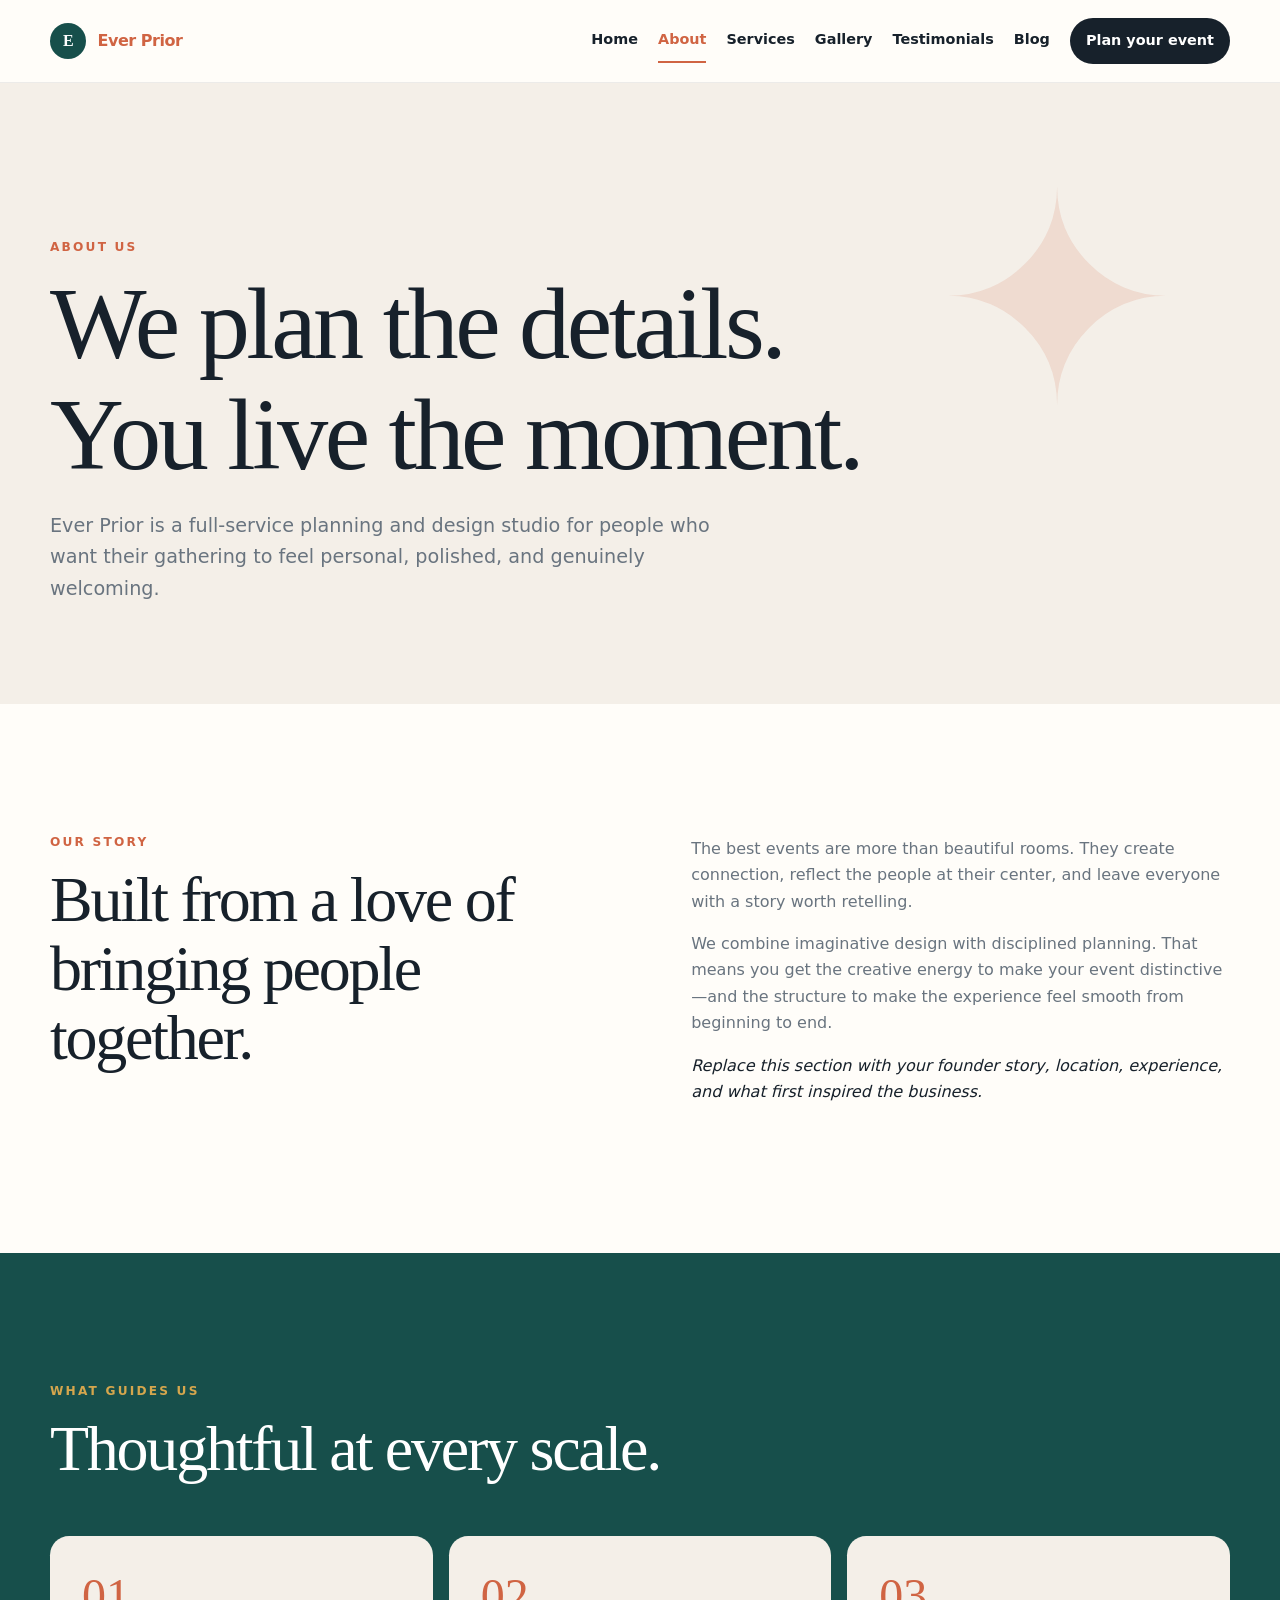
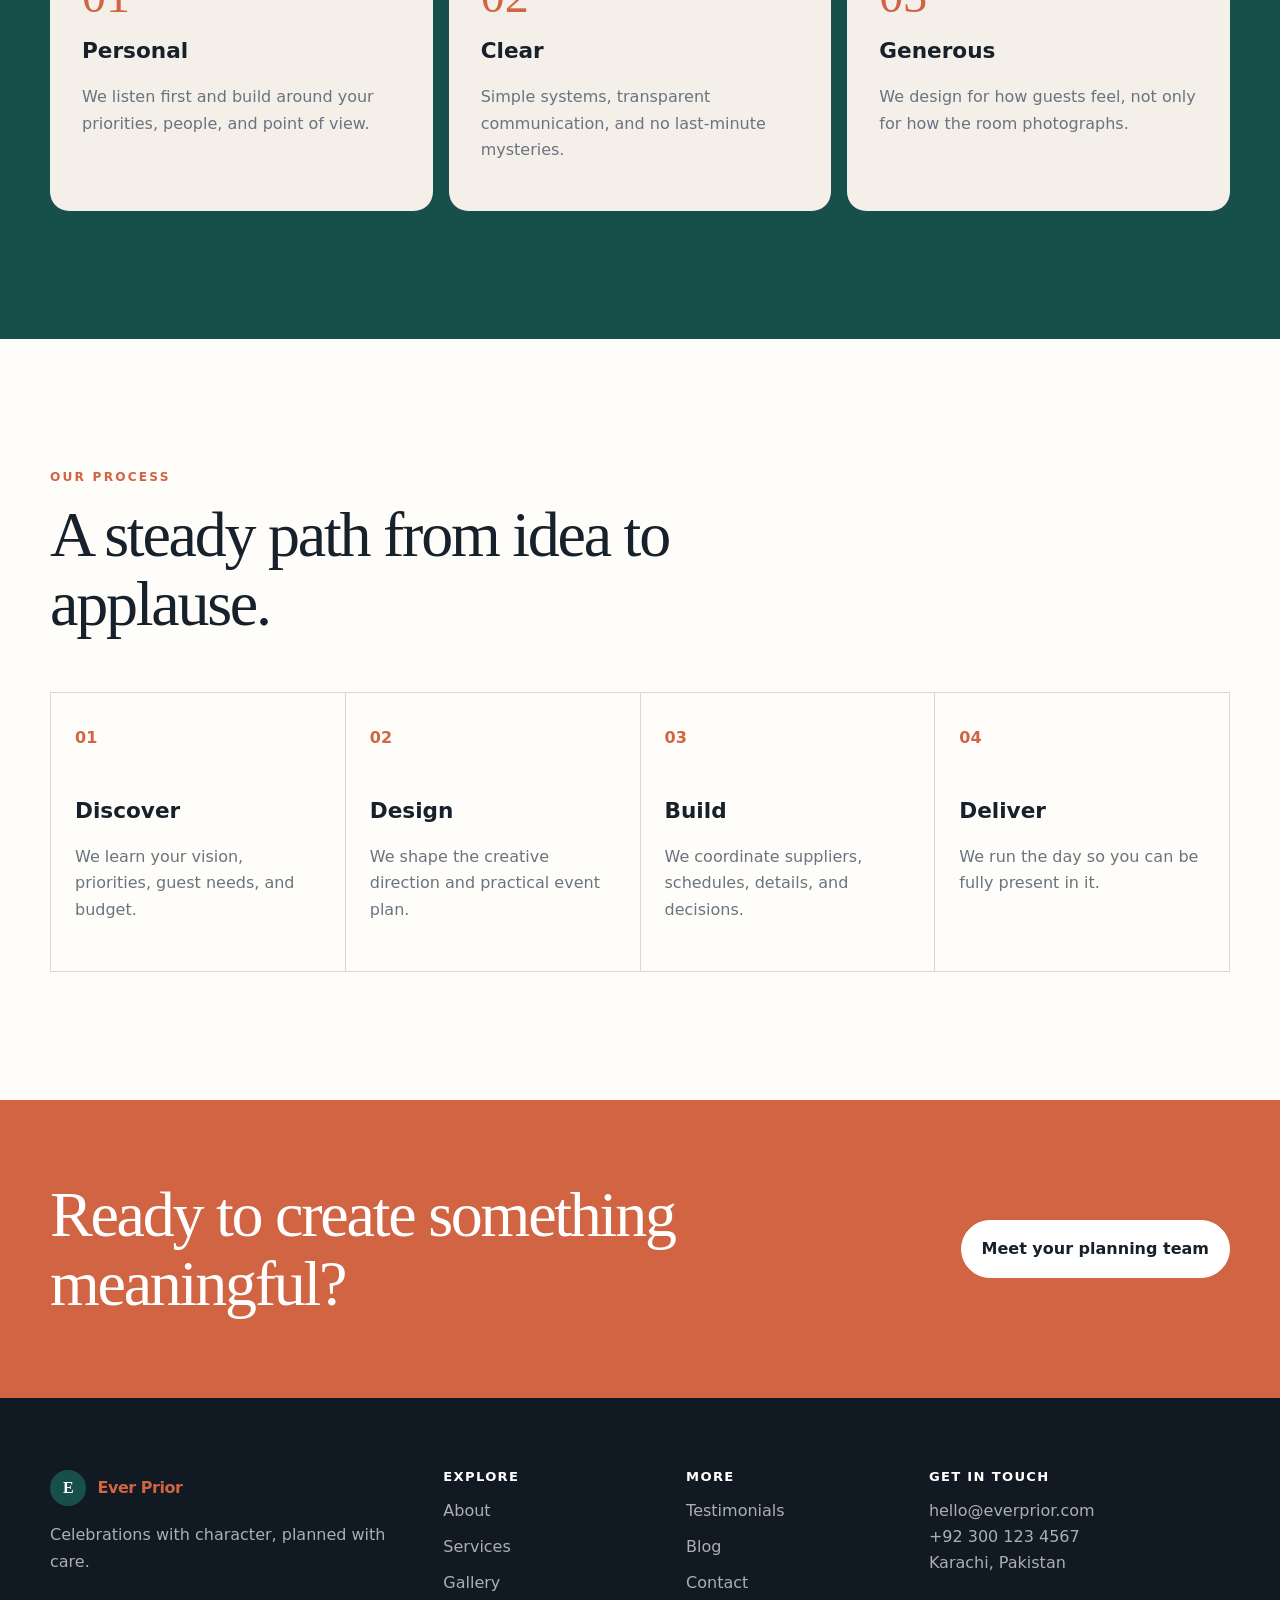
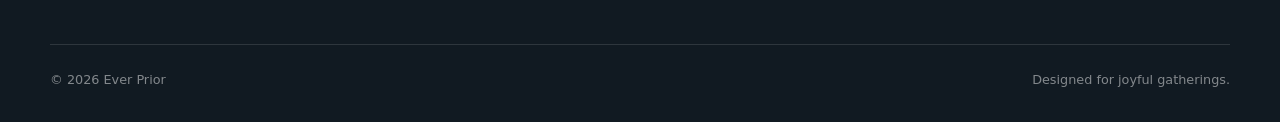
==== about.html @ d12a1356 "Launch Ever Prior event management website" ====
<!doctype html><html lang="en"><head><meta charset="utf-8"><meta name="viewport" content="width=device-width, initial-scale=1"><meta name="description" content="Meet Ever Prior and discover our thoughtful approach to event planning."><title>About Us — Ever Prior</title><link rel="stylesheet" href="assets/styles.css"><script defer src="assets/script.js"></script></head><body>
<a class="skip-link" href="#main">Skip to content</a><header class="site-header"><div class="container nav-wrap"><a class="brand" href="index.html"><span class="brand-mark">E</span><span>Ever <span>Prior</span></span></a><button class="nav-toggle" aria-label="Open menu" aria-expanded="false"></button><nav class="nav"><a href="index.html">Home</a><a aria-current="page" href="about.html">About</a><a href="services.html">Services</a><a href="gallery.html">Gallery</a><a href="testimonials.html">Testimonials</a><a href="blog.html">Blog</a><a class="nav-cta" href="contact.html">Plan your event</a></nav></div></header>
<main id="main"><section class="page-hero"><div class="container"><p class="eyebrow">About us</p><h1>We plan the details. You live the moment.</h1><p class="lead">Ever Prior is a full-service planning and design studio for people who want their gathering to feel personal, polished, and genuinely welcoming.</p></div></section>
<section class="section"><div class="container split"><div><p class="eyebrow">Our story</p><h2>Built from a love of bringing people together.</h2></div><div><p class="muted">The best events are more than beautiful rooms. They create connection, reflect the people at their center, and leave everyone with a story worth retelling.</p><p class="muted">We combine imaginative design with disciplined planning. That means you get the creative energy to make your event distinctive—and the structure to make the experience feel smooth from beginning to end.</p><p><em>Replace this section with your founder story, location, experience, and what first inspired the business.</em></p></div></div></section>
<section class="section" style="background:var(--teal);color:white"><div class="container"><div class="section-title"><p class="eyebrow" style="color:var(--gold)">What guides us</p><h2>Thoughtful at every scale.</h2></div><div class="values-grid"><article class="value-card" style="color:var(--ink)"><b>01</b><h3>Personal</h3><p class="muted">We listen first and build around your priorities, people, and point of view.</p></article><article class="value-card" style="color:var(--ink)"><b>02</b><h3>Clear</h3><p class="muted">Simple systems, transparent communication, and no last-minute mysteries.</p></article><article class="value-card" style="color:var(--ink)"><b>03</b><h3>Generous</h3><p class="muted">We design for how guests feel, not only for how the room photographs.</p></article></div></div></section>
<section class="section"><div class="container"><div class="section-title"><p class="eyebrow">Our process</p><h2>A steady path from idea to applause.</h2></div><div class="process"><div class="process-card"><h3>Discover</h3><p class="muted">We learn your vision, priorities, guest needs, and budget.</p></div><div class="process-card"><h3>Design</h3><p class="muted">We shape the creative direction and practical event plan.</p></div><div class="process-card"><h3>Build</h3><p class="muted">We coordinate suppliers, schedules, details, and decisions.</p></div><div class="process-card"><h3>Deliver</h3><p class="muted">We run the day so you can be fully present in it.</p></div></div></div></section>
<section class="cta"><div class="container cta-row"><h2>Ready to create something meaningful?</h2><a class="button light" href="contact.html">Meet your planning team</a></div></section></main>
<footer class="site-footer"><div class="container"><div class="footer-grid"><div><a class="brand" href="index.html"><span class="brand-mark">E</span><span>Ever <span>Prior</span></span></a><p>Celebrations with character, planned with care.</p></div><div><h3>Explore</h3><div class="footer-links"><a href="about.html">About</a><a href="services.html">Services</a><a href="gallery.html">Gallery</a></div></div><div><h3>More</h3><div class="footer-links"><a href="testimonials.html">Testimonials</a><a href="blog.html">Blog</a><a href="contact.html">Contact</a></div></div><div><h3>Get in touch</h3><p><a href="mailto:hello@everprior.com">hello@everprior.com</a><br>+92 300 123 4567<br>Karachi, Pakistan</p></div></div><div class="copyright"><span>© <span data-year></span> Ever Prior</span><span>Designed for joyful gatherings.</span></div></div></footer></body></html>
---- assets/styles.css ----
:root {
  --ink: #17212b;
  --muted: #69747f;
  --paper: #fffdf9;
  --surface: #f4efe8;
  --line: #ded7cd;
  --accent: #d06443;
  --accent-dark: #a8472e;
  --teal: #174f4b;
  --gold: #d5a64d;
  --white: #ffffff;
  --shadow: 0 22px 60px rgba(23, 33, 43, 0.12);
  --radius-lg: 2rem;
  --radius-md: 1.2rem;
  --max: 1180px;
}

* { box-sizing: border-box; }
html { scroll-behavior: smooth; }
body {
  margin: 0;
  color: var(--ink);
  background: var(--paper);
  font-family: Inter, ui-sans-serif, system-ui, -apple-system, BlinkMacSystemFont, "Segoe UI", sans-serif;
  line-height: 1.65;
}
body.menu-open { overflow: hidden; }
a { color: inherit; text-decoration: none; }
img { max-width: 100%; display: block; }
button, input, textarea, select { font: inherit; }
:focus-visible { outline: 3px solid var(--gold); outline-offset: 3px; }

.container { width: min(calc(100% - 2rem), var(--max)); margin-inline: auto; }
.eyebrow {
  margin: 0 0 .8rem;
  color: var(--accent);
  font-size: .76rem;
  font-weight: 800;
  letter-spacing: .18em;
  text-transform: uppercase;
}
h1, h2, h3, p { margin-top: 0; }
h1, h2, h3 { line-height: 1.08; }
h1, h2 { font-family: Georgia, "Times New Roman", serif; font-weight: 500; letter-spacing: -.035em; }
h1 { font-size: clamp(3.4rem, 8vw, 7.4rem); }
h2 { font-size: clamp(2.35rem, 5vw, 4.6rem); }
h3 { font-size: 1.35rem; }
.muted { color: var(--muted); }
.section { padding: clamp(5rem, 10vw, 9rem) 0; }
.section-title { max-width: 760px; margin-bottom: 3rem; }
.section-title p:last-child { max-width: 630px; color: var(--muted); font-size: 1.05rem; }

.skip-link { position: fixed; left: 1rem; top: -5rem; z-index: 1000; background: var(--ink); color: white; padding: .8rem 1rem; }
.skip-link:focus { top: 1rem; }

.site-header {
  position: sticky;
  top: 0;
  z-index: 100;
  border-bottom: 1px solid rgba(23, 33, 43, .08);
  background: rgba(255, 253, 249, .9);
  backdrop-filter: blur(18px);
}
.nav-wrap { min-height: 82px; display: flex; align-items: center; justify-content: space-between; gap: 1.5rem; }
.brand { display: inline-flex; align-items: center; gap: .72rem; font-weight: 850; letter-spacing: -.03em; white-space: nowrap; }
.brand-mark { width: 36px; aspect-ratio: 1; display: grid; place-items: center; border-radius: 50%; background: var(--teal); color: white; font-family: Georgia, serif; }
.brand span:last-child { color: var(--accent); }
.nav { display: flex; align-items: center; gap: 1.25rem; font-size: .9rem; font-weight: 700; }
.nav a { padding: .6rem 0; border-bottom: 2px solid transparent; }
.nav a:hover, .nav a[aria-current="page"] { color: var(--accent); border-color: var(--accent); }
.nav .nav-cta { padding: .72rem 1rem; border: 0; border-radius: 999px; background: var(--ink); color: white; }
.nav-toggle { display: none; border: 0; background: none; width: 44px; height: 44px; cursor: pointer; }
.nav-toggle span, .nav-toggle::before, .nav-toggle::after { content: ""; display: block; height: 2px; width: 24px; margin: 5px auto; background: var(--ink); transition: .25s; }

.button { display: inline-flex; justify-content: center; align-items: center; gap: .6rem; border: 1px solid var(--ink); border-radius: 999px; padding: .92rem 1.25rem; background: var(--ink); color: white; font-weight: 800; cursor: pointer; transition: transform .2s, box-shadow .2s, background .2s; }
.button:hover { transform: translateY(-2px); box-shadow: 0 10px 28px rgba(23, 33, 43, .18); }
.button.secondary { background: transparent; color: var(--ink); }
.button.light { background: white; color: var(--ink); border-color: white; }

.hero { min-height: calc(100vh - 82px); display: grid; align-items: center; overflow: hidden; position: relative; }
.hero::before { content: ""; position: absolute; width: 48vw; height: 48vw; min-width: 520px; min-height: 520px; border-radius: 50%; right: -12vw; top: -12vw; background: radial-gradient(circle at 35% 35%, #f1c769, #d06443 55%, #174f4b 56%, #174f4b 68%, transparent 69%); opacity: .9; }
.hero-grid { position: relative; z-index: 1; display: grid; grid-template-columns: 1.05fr .95fr; align-items: center; gap: 3rem; padding: 5rem 0; }
.hero h1 span { color: var(--accent); font-style: italic; }
.hero-copy > p:not(.eyebrow) { max-width: 600px; color: var(--muted); font-size: 1.15rem; }
.hero-actions { display: flex; flex-wrap: wrap; gap: .8rem; margin-top: 2rem; }
.hero-art { min-height: 530px; position: relative; }
.event-card { position: absolute; overflow: hidden; border: 9px solid white; border-radius: 999px 999px 1.5rem 1.5rem; box-shadow: var(--shadow); }
.event-card::after { content: ""; position: absolute; inset: 0; background: linear-gradient(180deg, transparent 48%, rgba(11, 31, 35, .76)); }
.event-card.one { width: 58%; height: 83%; left: 0; bottom: 0; background: linear-gradient(145deg, #f7dda5 0 26%, #df7250 27% 36%, #174f4b 37% 72%, #efd6c9 73%); }
.event-card.two { width: 48%; height: 66%; right: 0; top: 0; background: linear-gradient(35deg, #224e68 0 30%, #f7eee6 31% 48%, #c85d43 49% 62%, #e8bd62 63%); }
.event-card-label { position: absolute; left: 1.2rem; bottom: 1.2rem; z-index: 1; color: white; font-weight: 800; }
.event-card-label small { display: block; font-weight: 500; opacity: .78; }
.spark { position: absolute; display: grid; place-items: center; width: 106px; aspect-ratio: 1; right: 24%; bottom: 6%; border-radius: 50%; background: var(--gold); font: 700 2.8rem Georgia, serif; transform: rotate(8deg); box-shadow: var(--shadow); }

.stats { margin-top: -1px; background: var(--ink); color: white; }
.stats-grid { display: grid; grid-template-columns: repeat(4, 1fr); }
.stat { padding: 2.2rem; border-right: 1px solid rgba(255,255,255,.12); }
.stat:last-child { border: 0; }
.stat strong { display: block; color: var(--gold); font: 500 2.25rem Georgia, serif; }
.stat span { color: rgba(255,255,255,.66); font-size: .9rem; }

.card-grid { display: grid; grid-template-columns: repeat(3, 1fr); gap: 1.2rem; }
.service-card { min-height: 340px; padding: 2rem; border: 1px solid var(--line); border-radius: var(--radius-lg); background: white; display: flex; flex-direction: column; justify-content: space-between; transition: transform .25s, box-shadow .25s; }
.service-card:hover { transform: translateY(-6px); box-shadow: var(--shadow); }
.service-card:nth-child(2) { background: var(--teal); color: white; }
.service-card:nth-child(2) .muted { color: rgba(255,255,255,.66); }
.service-icon { width: 60px; height: 60px; display: grid; place-items: center; border-radius: 50%; background: var(--surface); color: var(--accent); font-size: 1.6rem; }
.service-card:nth-child(2) .service-icon { background: rgba(255,255,255,.12); color: var(--gold); }
.text-link { display: inline-flex; align-items: center; gap: .4rem; font-weight: 800; color: var(--accent); }

.split { display: grid; grid-template-columns: 1fr 1fr; gap: clamp(3rem, 8vw, 7rem); align-items: center; }
.art-panel { min-height: 600px; border-radius: var(--radius-lg); background: var(--teal); position: relative; overflow: hidden; box-shadow: var(--shadow); }
.art-panel::before { content: ""; position: absolute; width: 320px; height: 500px; left: 14%; bottom: -6%; border-radius: 50% 50% 0 0; background: var(--accent); transform: rotate(-9deg); }
.art-panel::after { content: "✦"; position: absolute; right: 12%; top: 10%; color: var(--gold); font-size: 9rem; }
.art-note { position: absolute; z-index: 2; left: 2rem; right: 2rem; bottom: 2rem; padding: 1.5rem; border-radius: var(--radius-md); background: rgba(255,255,255,.94); }
.check-list { list-style: none; padding: 0; margin: 2rem 0; display: grid; gap: 1rem; }
.check-list li { display: flex; gap: .8rem; align-items: flex-start; }
.check-list li::before { content: "✓"; flex: 0 0 28px; height: 28px; display: grid; place-items: center; border-radius: 50%; background: #dcebe7; color: var(--teal); font-weight: 900; }

.gallery-grid { display: grid; grid-template-columns: repeat(12, 1fr); grid-auto-rows: 110px; gap: 1rem; }
.gallery-item { position: relative; overflow: hidden; border: 0; border-radius: var(--radius-md); cursor: pointer; text-align: left; color: white; padding: 0; background: var(--teal); }
.gallery-item:nth-child(1) { grid-column: span 7; grid-row: span 4; background: linear-gradient(145deg, #113f3d, #286f68 60%, #e4af4f); }
.gallery-item:nth-child(2) { grid-column: span 5; grid-row: span 2; background: linear-gradient(35deg, #a74430, #df8060 52%, #f4ddb2); }
.gallery-item:nth-child(3) { grid-column: span 5; grid-row: span 2; background: linear-gradient(145deg, #223d5a, #4e769d 62%, #d6a24c); }
.gallery-item:nth-child(4) { grid-column: span 4; grid-row: span 3; background: linear-gradient(35deg, #e8d9c4, #b77461 52%, #673a4e); }
.gallery-item:nth-child(5) { grid-column: span 4; grid-row: span 3; background: linear-gradient(145deg, #0d4f53, #5aa096 65%, #f0d2a0); }
.gallery-item:nth-child(6) { grid-column: span 4; grid-row: span 3; background: linear-gradient(35deg, #d9a045, #eacb89 50%, #8c4439); }
.gallery-item::before { content: ""; position: absolute; width: 55%; height: 75%; left: 22%; top: 11%; border: 2px solid rgba(255,255,255,.7); border-radius: 50% 50% 0 0; transform: rotate(var(--tilt, -8deg)); }
.gallery-item::after { content: attr(data-label); position: absolute; inset: auto 1.2rem 1rem; z-index: 2; font-weight: 800; text-shadow: 0 2px 12px rgba(0,0,0,.3); }
.gallery-item:hover { filter: saturate(1.16) brightness(1.04); }

.quote-section { background: var(--surface); }
.quote { max-width: 920px; margin: 0 auto; text-align: center; }
.quote blockquote { margin: 0 0 2rem; font: 500 clamp(2rem, 4vw, 3.8rem)/1.18 Georgia, serif; }
.quote-meta { color: var(--muted); }
.quote-meta strong { color: var(--ink); }
.sample-note { display: inline-block; margin-top: .5rem; padding: .2rem .55rem; border-radius: 999px; background: #ece3d6; color: #765d3d; font-size: .72rem; font-weight: 800; letter-spacing: .08em; text-transform: uppercase; }

.blog-grid { display: grid; grid-template-columns: repeat(3, 1fr); gap: 1.25rem; }
.post-card { border-bottom: 1px solid var(--line); padding-bottom: 1.5rem; }
.post-art { aspect-ratio: 16/10; margin-bottom: 1.4rem; border-radius: var(--radius-md); background: linear-gradient(145deg, var(--teal), #4d8b82 55%, var(--gold)); position: relative; overflow: hidden; }
.post-card:nth-child(2) .post-art { background: linear-gradient(145deg, #a64a37, #e39476 55%, #f3d7a2); }
.post-card:nth-child(3) .post-art { background: linear-gradient(145deg, #273d60, #7388a8 55%, #d5a64d); }
.post-art::after { content: "✦"; position: absolute; color: rgba(255,255,255,.82); font-size: 6rem; right: 13%; bottom: -8%; }
.post-meta { color: var(--accent); font-size: .78rem; font-weight: 800; letter-spacing: .08em; text-transform: uppercase; }

.cta { padding: 5rem 0; background: var(--accent); color: white; }
.cta-row { display: flex; justify-content: space-between; gap: 2rem; align-items: center; }
.cta h2 { max-width: 760px; margin-bottom: 0; }

.page-hero { padding: clamp(6rem, 12vw, 11rem) 0 5rem; background: var(--surface); overflow: hidden; position: relative; }
.page-hero::after { content: "✦"; position: absolute; right: 8%; top: 12%; color: rgba(208,100,67,.15); font-size: 18rem; line-height: 1; }
.page-hero h1 { max-width: 900px; margin-bottom: 1.2rem; }
.page-hero .lead { max-width: 700px; color: var(--muted); font-size: 1.2rem; }

.values-grid { display: grid; grid-template-columns: repeat(3,1fr); gap: 1rem; }
.value-card { padding: 2rem; border-radius: var(--radius-md); background: var(--surface); }
.value-card b { display: block; color: var(--accent); font: 500 3rem Georgia, serif; margin-bottom: 1rem; }
.process { counter-reset: steps; display: grid; grid-template-columns: repeat(4, 1fr); gap: 1px; background: var(--line); border: 1px solid var(--line); }
.process-card { counter-increment: steps; padding: 2rem 1.5rem; background: var(--paper); }
.process-card::before { content: "0" counter(steps); display: block; color: var(--accent); font-weight: 900; margin-bottom: 3rem; }

.service-detail { padding: 2rem 0; display: grid; grid-template-columns: .35fr 1fr .7fr; gap: 2rem; border-top: 1px solid var(--line); }
.service-detail:last-child { border-bottom: 1px solid var(--line); }
.service-detail .number { font: 500 2.7rem Georgia, serif; color: var(--accent); }
.service-detail ul { margin: 0; color: var(--muted); }

.testimonial-grid { display: grid; grid-template-columns: repeat(2, 1fr); gap: 1rem; }
.testimonial-card { padding: 2rem; min-height: 310px; display: flex; flex-direction: column; justify-content: space-between; border: 1px solid var(--line); border-radius: var(--radius-lg); background: white; }
.testimonial-card:nth-child(3) { background: var(--teal); color: white; }
.testimonial-card:nth-child(3) .muted { color: rgba(255,255,255,.66); }
.stars { color: var(--gold); letter-spacing: .18em; }

.article-list { display: grid; gap: 1rem; }
.article-row { display: grid; grid-template-columns: 240px 1fr auto; gap: 2rem; align-items: center; padding: 1.25rem 0; border-top: 1px solid var(--line); }
.article-row:last-child { border-bottom: 1px solid var(--line); }
.article-thumb { aspect-ratio: 4/3; border-radius: 1rem; background: linear-gradient(145deg, var(--teal), var(--gold)); }
.article-row:nth-child(even) .article-thumb { background: linear-gradient(145deg, var(--accent), #f0cca0); }

.contact-grid { display: grid; grid-template-columns: .8fr 1.2fr; gap: clamp(3rem, 8vw, 7rem); }
.contact-details { display: grid; gap: 1rem; margin-top: 2rem; }
.contact-line { padding-top: 1rem; border-top: 1px solid var(--line); }
.contact-line small { display: block; color: var(--muted); text-transform: uppercase; letter-spacing: .1em; }
.form-card { padding: clamp(1.4rem, 4vw, 3rem); border-radius: var(--radius-lg); background: var(--surface); }
.form-grid { display: grid; grid-template-columns: 1fr 1fr; gap: 1rem; }
.field { display: grid; gap: .45rem; }
.field.full { grid-column: 1 / -1; }
.field label { font-size: .82rem; font-weight: 800; }
.field input, .field textarea, .field select { width: 100%; border: 1px solid var(--line); border-radius: .8rem; padding: .85rem 1rem; background: white; color: var(--ink); }
.field textarea { min-height: 150px; resize: vertical; }
.form-note { margin-top: 1rem; color: var(--muted); font-size: .82rem; }
.form-status { min-height: 1.5rem; margin-top: .8rem; color: var(--teal); font-weight: 700; }

.site-footer { background: #111a22; color: white; padding: 4.5rem 0 2rem; }
.footer-grid { display: grid; grid-template-columns: 1.2fr .7fr .7fr 1fr; gap: 2rem; }
.site-footer .brand { margin-bottom: 1rem; }
.site-footer p, .site-footer a { color: rgba(255,255,255,.65); }
.site-footer a:hover { color: white; }
.site-footer h3 { font-size: .82rem; letter-spacing: .1em; text-transform: uppercase; }
.footer-links { display: grid; gap: .6rem; }
.copyright { display: flex; justify-content: space-between; gap: 1rem; margin-top: 3rem; padding-top: 1.5rem; border-top: 1px solid rgba(255,255,255,.12); color: rgba(255,255,255,.48); font-size: .8rem; }

.modal { border: 0; border-radius: var(--radius-lg); width: min(92vw, 760px); padding: 0; color: white; background: var(--teal); box-shadow: var(--shadow); }
.modal::backdrop { background: rgba(8, 15, 18, .74); backdrop-filter: blur(5px); }
.modal-inner { min-height: 520px; padding: 2rem; display: flex; flex-direction: column; justify-content: flex-end; background: radial-gradient(circle at 78% 18%, var(--gold), transparent 27%), linear-gradient(145deg, transparent, rgba(0,0,0,.38)); }
.modal-close { position: absolute; right: 1rem; top: 1rem; border: 0; width: 42px; height: 42px; border-radius: 50%; background: white; cursor: pointer; font-size: 1.2rem; }

@media (max-width: 980px) {
  .nav-toggle { display: block; }
  .nav { display: none; position: fixed; inset: 82px 0 0; padding: 2rem; align-items: stretch; flex-direction: column; gap: .4rem; background: var(--paper); font-size: 1.3rem; }
  .nav.open { display: flex; }
  .nav a { padding: .8rem 0; }
  .nav .nav-cta { text-align: center; margin-top: 1rem; }
  .hero-grid, .split, .contact-grid { grid-template-columns: 1fr; }
  .hero-art { min-height: 440px; }
  .card-grid, .blog-grid, .values-grid { grid-template-columns: repeat(2, 1fr); }
  .card-grid > :last-child, .blog-grid > :last-child, .values-grid > :last-child { grid-column: 1 / -1; }
  .stats-grid, .process { grid-template-columns: repeat(2, 1fr); }
  .footer-grid { grid-template-columns: 1fr 1fr; }
  .service-detail { grid-template-columns: .25fr 1fr; }
  .service-detail ul { grid-column: 2; }
}

@media (max-width: 680px) {
  h1 { font-size: clamp(3rem, 16vw, 4.8rem); }
  .section { padding: 4.5rem 0; }
  .hero::before { right: -75vw; top: -15vw; }
  .hero-grid { padding: 4rem 0; }
  .hero-art { min-height: 360px; }
  .event-card.one { width: 64%; }
  .event-card.two { width: 55%; }
  .spark { width: 80px; right: 18%; }
  .card-grid, .blog-grid, .values-grid, .stats-grid, .process, .testimonial-grid { grid-template-columns: 1fr; }
  .card-grid > :last-child, .blog-grid > :last-child, .values-grid > :last-child { grid-column: auto; }
  .stat { border-right: 0; border-bottom: 1px solid rgba(255,255,255,.12); }
  .gallery-grid { display: grid; grid-template-columns: 1fr; grid-auto-rows: 250px; }
  .gallery-item:nth-child(n) { grid-column: auto; grid-row: auto; }
  .cta-row, .copyright { align-items: flex-start; flex-direction: column; }
  .footer-grid { grid-template-columns: 1fr; }
  .service-detail { grid-template-columns: 1fr; gap: .8rem; }
  .service-detail ul { grid-column: auto; }
  .article-row { grid-template-columns: 1fr; gap: 1rem; }
  .form-grid { grid-template-columns: 1fr; }
  .field.full { grid-column: auto; }
}

@media (prefers-reduced-motion: reduce) {
  *, *::before, *::after { scroll-behavior: auto !important; transition: none !important; }
}
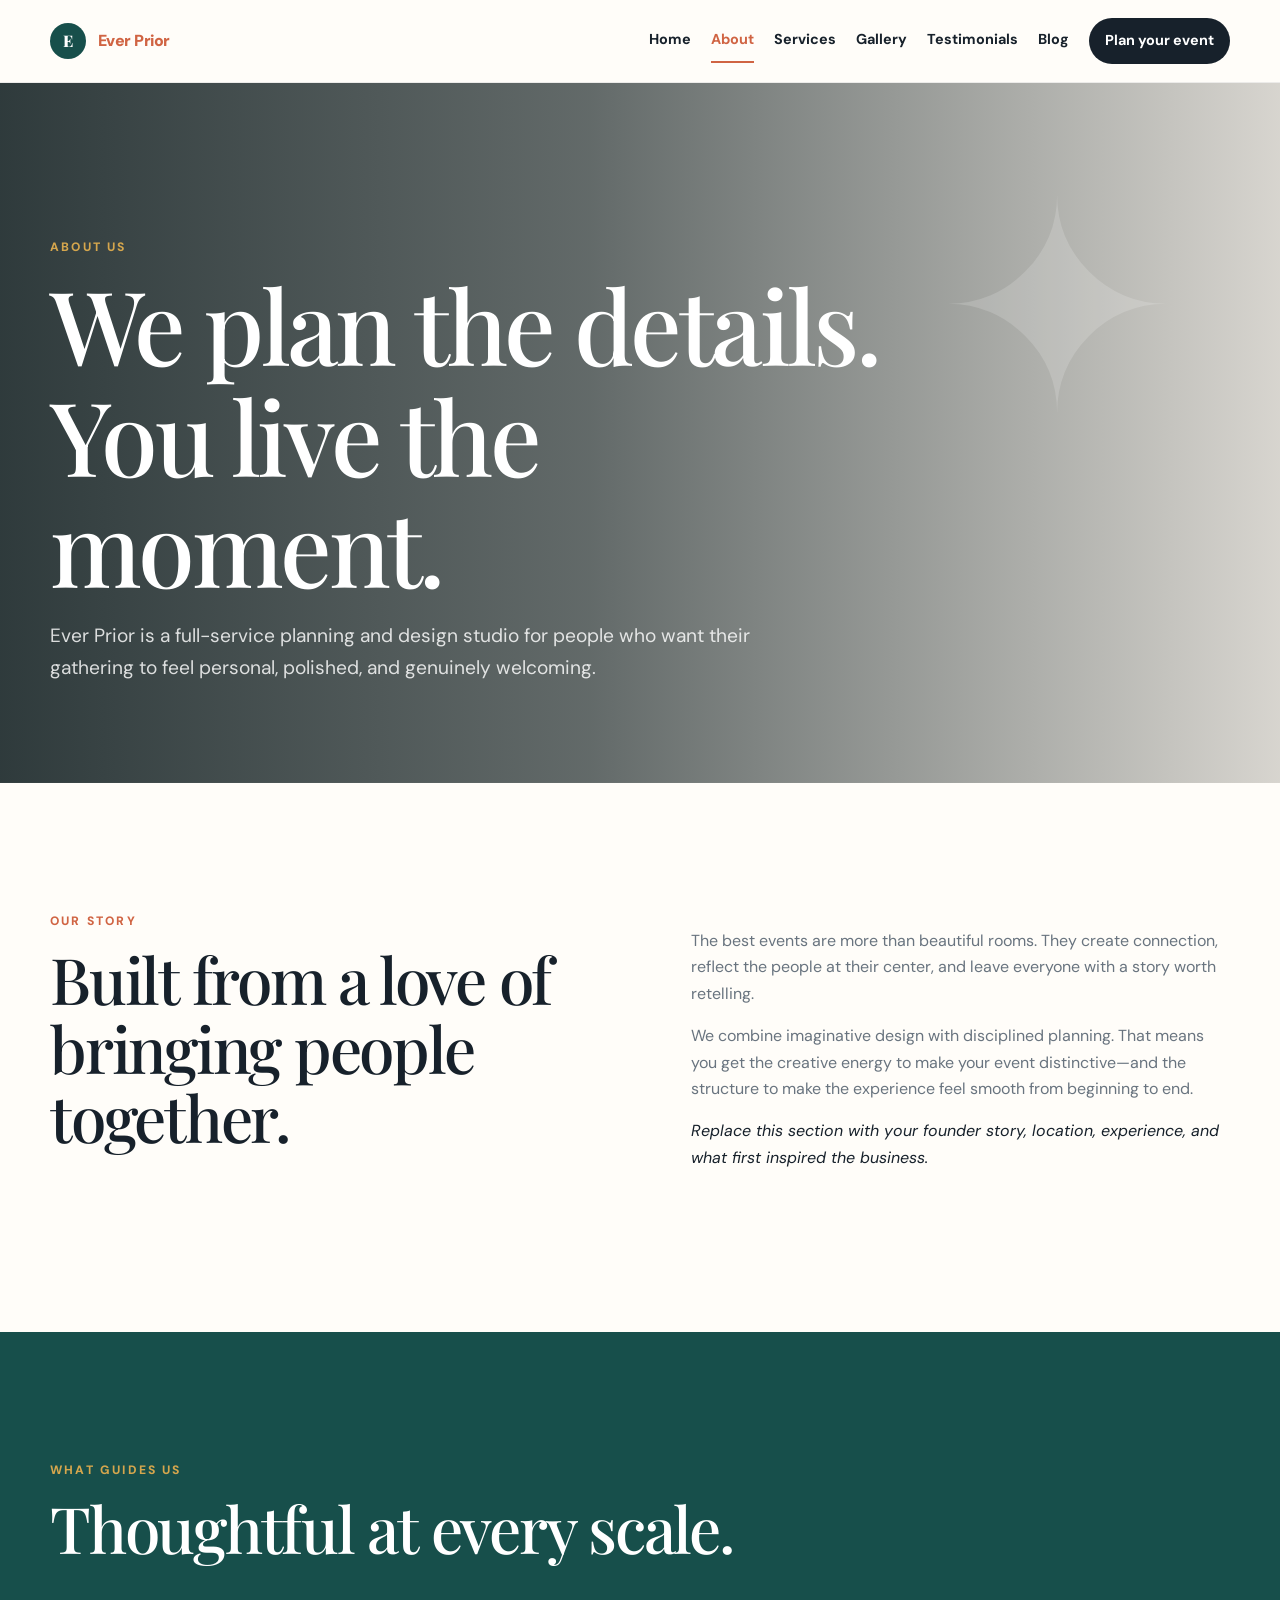
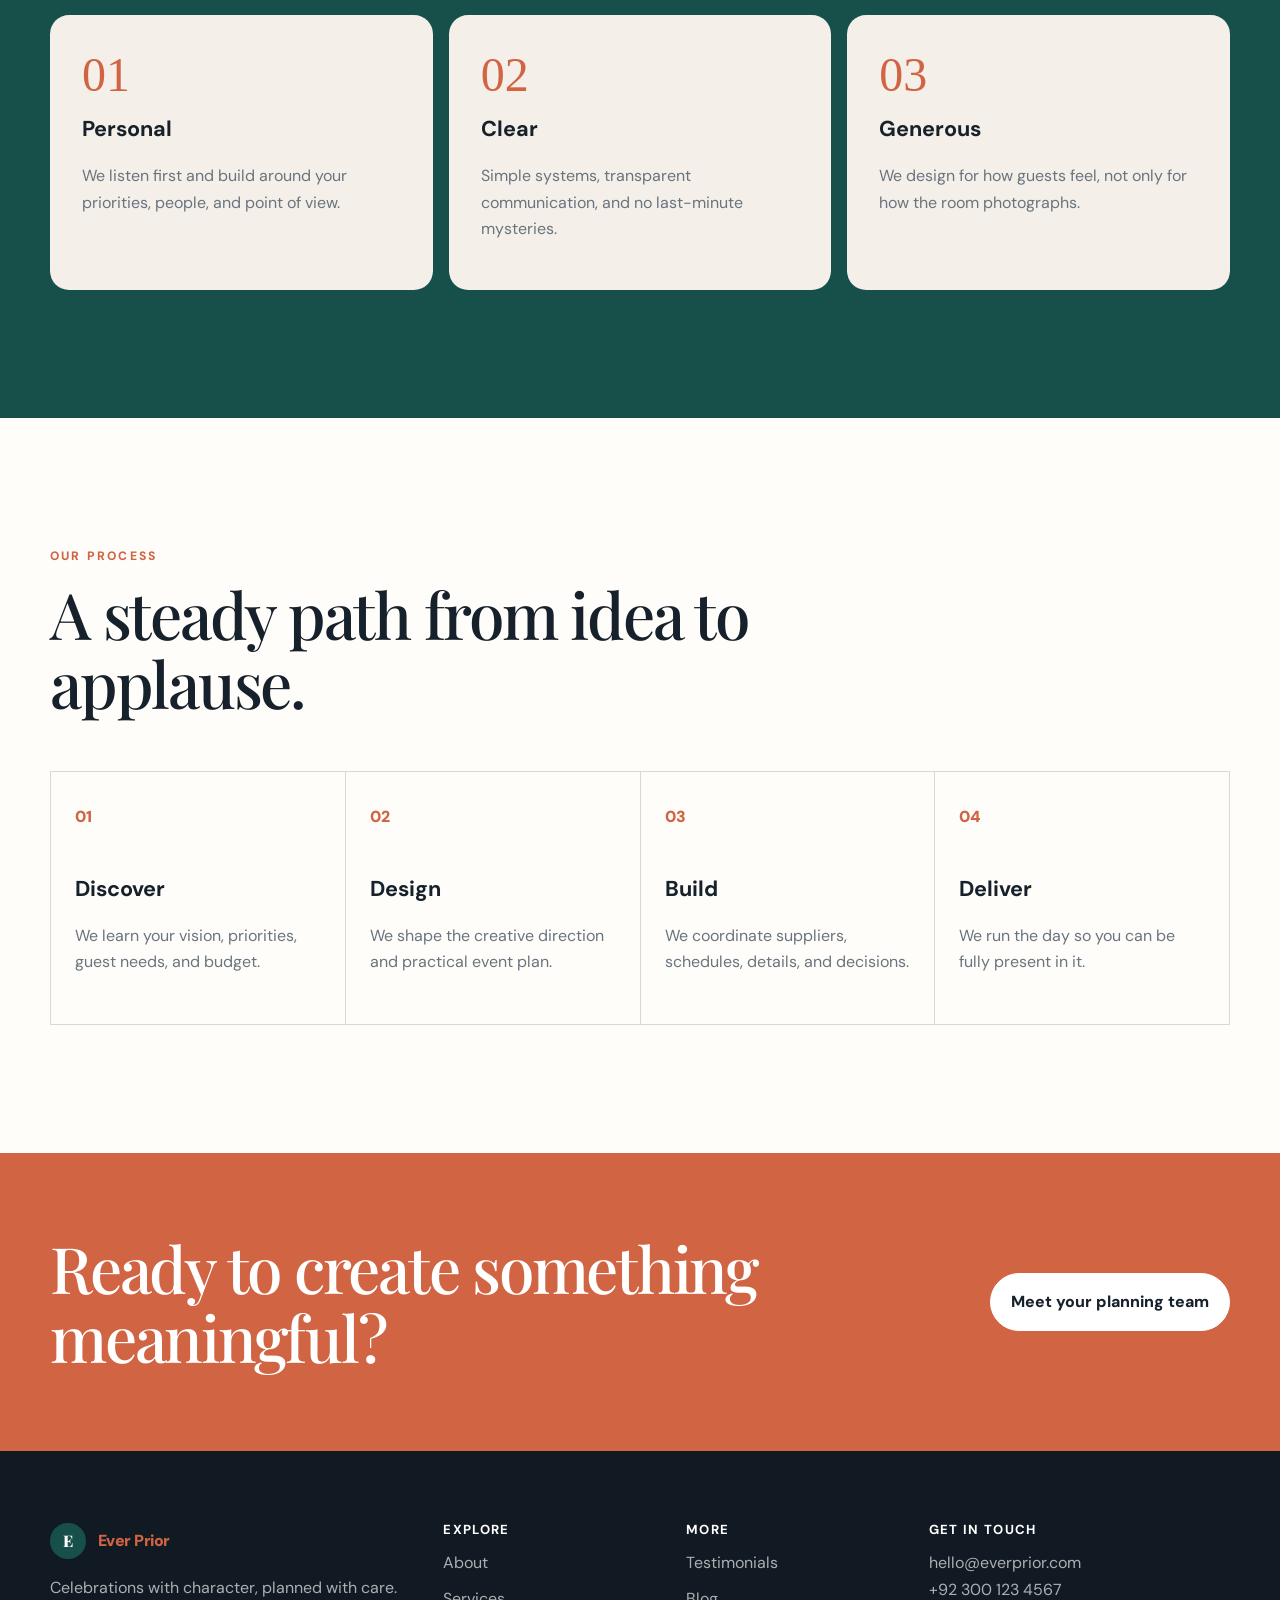
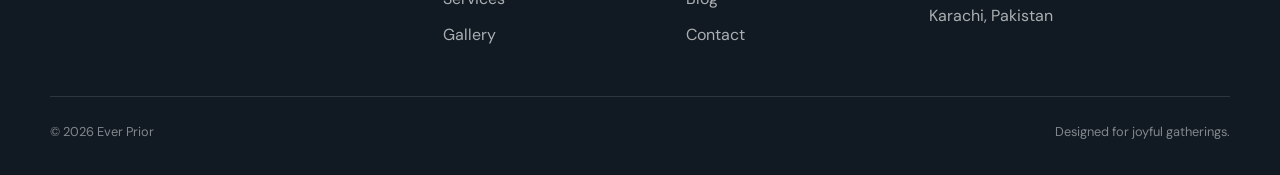
==== commit f626c2b5: "Upgrade UI with event photography and dynamic gallery" ====
--- a/about.html
+++ b/about.html
@@ -1,6 +1,6 @@
 <!doctype html><html lang="en"><head><meta charset="utf-8"><meta name="viewport" content="width=device-width, initial-scale=1"><meta name="description" content="Meet Ever Prior and discover our thoughtful approach to event planning."><title>About Us — Ever Prior</title><link rel="stylesheet" href="assets/styles.css"><script defer src="assets/script.js"></script></head><body>
 <a class="skip-link" href="#main">Skip to content</a><header class="site-header"><div class="container nav-wrap"><a class="brand" href="index.html"><span class="brand-mark">E</span><span>Ever <span>Prior</span></span></a><button class="nav-toggle" aria-label="Open menu" aria-expanded="false"></button><nav class="nav"><a href="index.html">Home</a><a aria-current="page" href="about.html">About</a><a href="services.html">Services</a><a href="gallery.html">Gallery</a><a href="testimonials.html">Testimonials</a><a href="blog.html">Blog</a><a class="nav-cta" href="contact.html">Plan your event</a></nav></div></header>
-<main id="main"><section class="page-hero"><div class="container"><p class="eyebrow">About us</p><h1>We plan the details. You live the moment.</h1><p class="lead">Ever Prior is a full-service planning and design studio for people who want their gathering to feel personal, polished, and genuinely welcoming.</p></div></section>
+<main id="main"><section class="page-hero page-hero-photo" style="--page-photo:url('https://images.unsplash.com/photo-1769230369743-0dfed883f998?auto=format&fit=crop&w=2000&q=84')"><div class="container"><p class="eyebrow">About us</p><h1>We plan the details. You live the moment.</h1><p class="lead">Ever Prior is a full-service planning and design studio for people who want their gathering to feel personal, polished, and genuinely welcoming.</p></div></section>
 <section class="section"><div class="container split"><div><p class="eyebrow">Our story</p><h2>Built from a love of bringing people together.</h2></div><div><p class="muted">The best events are more than beautiful rooms. They create connection, reflect the people at their center, and leave everyone with a story worth retelling.</p><p class="muted">We combine imaginative design with disciplined planning. That means you get the creative energy to make your event distinctive—and the structure to make the experience feel smooth from beginning to end.</p><p><em>Replace this section with your founder story, location, experience, and what first inspired the business.</em></p></div></div></section>
 <section class="section" style="background:var(--teal);color:white"><div class="container"><div class="section-title"><p class="eyebrow" style="color:var(--gold)">What guides us</p><h2>Thoughtful at every scale.</h2></div><div class="values-grid"><article class="value-card" style="color:var(--ink)"><b>01</b><h3>Personal</h3><p class="muted">We listen first and build around your priorities, people, and point of view.</p></article><article class="value-card" style="color:var(--ink)"><b>02</b><h3>Clear</h3><p class="muted">Simple systems, transparent communication, and no last-minute mysteries.</p></article><article class="value-card" style="color:var(--ink)"><b>03</b><h3>Generous</h3><p class="muted">We design for how guests feel, not only for how the room photographs.</p></article></div></div></section>
 <section class="section"><div class="container"><div class="section-title"><p class="eyebrow">Our process</p><h2>A steady path from idea to applause.</h2></div><div class="process"><div class="process-card"><h3>Discover</h3><p class="muted">We learn your vision, priorities, guest needs, and budget.</p></div><div class="process-card"><h3>Design</h3><p class="muted">We shape the creative direction and practical event plan.</p></div><div class="process-card"><h3>Build</h3><p class="muted">We coordinate suppliers, schedules, details, and decisions.</p></div><div class="process-card"><h3>Deliver</h3><p class="muted">We run the day so you can be fully present in it.</p></div></div></div></section>
--- a/assets/styles.css
+++ b/assets/styles.css
@@ -1,3 +1,5 @@
+@import url('https://fonts.googleapis.com/css2?family=DM+Sans:wght@400;500;600;700&family=Playfair+Display:ital,wght@0,500;0,600;1,500&display=swap');
+
 :root {
   --ink: #17212b;
   --muted: #69747f;
@@ -21,7 +23,7 @@
   margin: 0;
   color: var(--ink);
   background: var(--paper);
-  font-family: Inter, ui-sans-serif, system-ui, -apple-system, BlinkMacSystemFont, "Segoe UI", sans-serif;
+  font-family: "DM Sans", ui-sans-serif, system-ui, -apple-system, BlinkMacSystemFont, "Segoe UI", sans-serif;
   line-height: 1.65;
 }
 body.menu-open { overflow: hidden; }
@@ -41,7 +43,7 @@
 }
 h1, h2, h3, p { margin-top: 0; }
 h1, h2, h3 { line-height: 1.08; }
-h1, h2 { font-family: Georgia, "Times New Roman", serif; font-weight: 500; letter-spacing: -.035em; }
+h1, h2 { font-family: "Playfair Display", Georgia, "Times New Roman", serif; font-weight: 500; letter-spacing: -.035em; }
 h1 { font-size: clamp(3.4rem, 8vw, 7.4rem); }
 h2 { font-size: clamp(2.35rem, 5vw, 4.6rem); }
 h3 { font-size: 1.35rem; }
@@ -63,7 +65,7 @@
 }
 .nav-wrap { min-height: 82px; display: flex; align-items: center; justify-content: space-between; gap: 1.5rem; }
 .brand { display: inline-flex; align-items: center; gap: .72rem; font-weight: 850; letter-spacing: -.03em; white-space: nowrap; }
-.brand-mark { width: 36px; aspect-ratio: 1; display: grid; place-items: center; border-radius: 50%; background: var(--teal); color: white; font-family: Georgia, serif; }
+.brand-mark { width: 36px; aspect-ratio: 1; display: grid; place-items: center; border-radius: 50%; background: var(--teal); color: white; font-family: "Playfair Display", Georgia, serif; }
 .brand span:last-child { color: var(--accent); }
 .nav { display: flex; align-items: center; gap: 1.25rem; font-size: .9rem; font-weight: 700; }
 .nav a { padding: .6rem 0; border-bottom: 2px solid transparent; }
@@ -84,10 +86,12 @@
 .hero-copy > p:not(.eyebrow) { max-width: 600px; color: var(--muted); font-size: 1.15rem; }
 .hero-actions { display: flex; flex-wrap: wrap; gap: .8rem; margin-top: 2rem; }
 .hero-art { min-height: 530px; position: relative; }
-.event-card { position: absolute; overflow: hidden; border: 9px solid white; border-radius: 999px 999px 1.5rem 1.5rem; box-shadow: var(--shadow); }
+.event-card { position: absolute; overflow: hidden; border: 9px solid white; border-radius: 999px 999px 1.5rem 1.5rem; box-shadow: var(--shadow); background: var(--teal); }
+.event-card img { width: 100%; height: 100%; object-fit: cover; transition: opacity .45s ease, transform .8s ease; }
+.event-card:hover img { transform: scale(1.035); }
 .event-card::after { content: ""; position: absolute; inset: 0; background: linear-gradient(180deg, transparent 48%, rgba(11, 31, 35, .76)); }
-.event-card.one { width: 58%; height: 83%; left: 0; bottom: 0; background: linear-gradient(145deg, #f7dda5 0 26%, #df7250 27% 36%, #174f4b 37% 72%, #efd6c9 73%); }
-.event-card.two { width: 48%; height: 66%; right: 0; top: 0; background: linear-gradient(35deg, #224e68 0 30%, #f7eee6 31% 48%, #c85d43 49% 62%, #e8bd62 63%); }
+.event-card.one { width: 58%; height: 83%; left: 0; bottom: 0; }
+.event-card.two { width: 48%; height: 66%; right: 0; top: 0; }
 .event-card-label { position: absolute; left: 1.2rem; bottom: 1.2rem; z-index: 1; color: white; font-weight: 800; }
 .event-card-label small { display: block; font-weight: 500; opacity: .78; }
 .spark { position: absolute; display: grid; place-items: center; width: 106px; aspect-ratio: 1; right: 24%; bottom: 6%; border-radius: 50%; background: var(--gold); font: 700 2.8rem Georgia, serif; transform: rotate(8deg); box-shadow: var(--shadow); }
@@ -110,24 +114,26 @@
 
 .split { display: grid; grid-template-columns: 1fr 1fr; gap: clamp(3rem, 8vw, 7rem); align-items: center; }
 .art-panel { min-height: 600px; border-radius: var(--radius-lg); background: var(--teal); position: relative; overflow: hidden; box-shadow: var(--shadow); }
-.art-panel::before { content: ""; position: absolute; width: 320px; height: 500px; left: 14%; bottom: -6%; border-radius: 50% 50% 0 0; background: var(--accent); transform: rotate(-9deg); }
-.art-panel::after { content: "✦"; position: absolute; right: 12%; top: 10%; color: var(--gold); font-size: 9rem; }
+.art-panel > img { position: absolute; inset: 0; width: 100%; height: 100%; object-fit: cover; }
+.art-panel::before { content: ""; position: absolute; z-index: 1; inset: 0; background: linear-gradient(180deg, transparent 40%, rgba(9,31,31,.72)); }
+.art-panel::after { content: "✦"; position: absolute; z-index: 1; right: 8%; top: 5%; color: var(--gold); font-size: 7rem; text-shadow: 0 8px 30px rgba(0,0,0,.2); }
 .art-note { position: absolute; z-index: 2; left: 2rem; right: 2rem; bottom: 2rem; padding: 1.5rem; border-radius: var(--radius-md); background: rgba(255,255,255,.94); }
 .check-list { list-style: none; padding: 0; margin: 2rem 0; display: grid; gap: 1rem; }
 .check-list li { display: flex; gap: .8rem; align-items: flex-start; }
 .check-list li::before { content: "✓"; flex: 0 0 28px; height: 28px; display: grid; place-items: center; border-radius: 50%; background: #dcebe7; color: var(--teal); font-weight: 900; }
 
 .gallery-grid { display: grid; grid-template-columns: repeat(12, 1fr); grid-auto-rows: 110px; gap: 1rem; }
-.gallery-item { position: relative; overflow: hidden; border: 0; border-radius: var(--radius-md); cursor: pointer; text-align: left; color: white; padding: 0; background: var(--teal); }
-.gallery-item:nth-child(1) { grid-column: span 7; grid-row: span 4; background: linear-gradient(145deg, #113f3d, #286f68 60%, #e4af4f); }
-.gallery-item:nth-child(2) { grid-column: span 5; grid-row: span 2; background: linear-gradient(35deg, #a74430, #df8060 52%, #f4ddb2); }
-.gallery-item:nth-child(3) { grid-column: span 5; grid-row: span 2; background: linear-gradient(145deg, #223d5a, #4e769d 62%, #d6a24c); }
-.gallery-item:nth-child(4) { grid-column: span 4; grid-row: span 3; background: linear-gradient(35deg, #e8d9c4, #b77461 52%, #673a4e); }
-.gallery-item:nth-child(5) { grid-column: span 4; grid-row: span 3; background: linear-gradient(145deg, #0d4f53, #5aa096 65%, #f0d2a0); }
-.gallery-item:nth-child(6) { grid-column: span 4; grid-row: span 3; background: linear-gradient(35deg, #d9a045, #eacb89 50%, #8c4439); }
-.gallery-item::before { content: ""; position: absolute; width: 55%; height: 75%; left: 22%; top: 11%; border: 2px solid rgba(255,255,255,.7); border-radius: 50% 50% 0 0; transform: rotate(var(--tilt, -8deg)); }
+.gallery-item { position: relative; overflow: hidden; border: 0; border-radius: var(--radius-md); cursor: pointer; text-align: left; color: white; padding: 0; background: var(--teal); box-shadow: 0 10px 32px rgba(23,33,43,.08); }
+.gallery-item:nth-child(1) { grid-column: span 7; grid-row: span 4; }
+.gallery-item:nth-child(2) { grid-column: span 5; grid-row: span 2; }
+.gallery-item:nth-child(3) { grid-column: span 5; grid-row: span 2; }
+.gallery-item:nth-child(4) { grid-column: span 4; grid-row: span 3; }
+.gallery-item:nth-child(5) { grid-column: span 4; grid-row: span 3; }
+.gallery-item:nth-child(6) { grid-column: span 4; grid-row: span 3; }
+.gallery-item img { width: 100%; height: 100%; object-fit: cover; transition: transform .7s ease, opacity .4s ease; }
+.gallery-item::before { content: ""; position: absolute; z-index: 1; inset: 0; background: linear-gradient(180deg, transparent 45%, rgba(7,18,22,.72)); }
 .gallery-item::after { content: attr(data-label); position: absolute; inset: auto 1.2rem 1rem; z-index: 2; font-weight: 800; text-shadow: 0 2px 12px rgba(0,0,0,.3); }
-.gallery-item:hover { filter: saturate(1.16) brightness(1.04); }
+.gallery-item:hover img { transform: scale(1.055); }
 
 .quote-section { background: var(--surface); }
 .quote { max-width: 920px; margin: 0 auto; text-align: center; }
@@ -138,10 +144,9 @@
 
 .blog-grid { display: grid; grid-template-columns: repeat(3, 1fr); gap: 1.25rem; }
 .post-card { border-bottom: 1px solid var(--line); padding-bottom: 1.5rem; }
-.post-art { aspect-ratio: 16/10; margin-bottom: 1.4rem; border-radius: var(--radius-md); background: linear-gradient(145deg, var(--teal), #4d8b82 55%, var(--gold)); position: relative; overflow: hidden; }
-.post-card:nth-child(2) .post-art { background: linear-gradient(145deg, #a64a37, #e39476 55%, #f3d7a2); }
-.post-card:nth-child(3) .post-art { background: linear-gradient(145deg, #273d60, #7388a8 55%, #d5a64d); }
-.post-art::after { content: "✦"; position: absolute; color: rgba(255,255,255,.82); font-size: 6rem; right: 13%; bottom: -8%; }
+.post-art { aspect-ratio: 16/10; margin-bottom: 1.4rem; border-radius: var(--radius-md); background: var(--teal); position: relative; overflow: hidden; }
+.post-art img { width: 100%; height: 100%; object-fit: cover; transition: transform .6s ease; }
+.post-card:hover .post-art img { transform: scale(1.04); }
 .post-meta { color: var(--accent); font-size: .78rem; font-weight: 800; letter-spacing: .08em; text-transform: uppercase; }
 
 .cta { padding: 5rem 0; background: var(--accent); color: white; }
@@ -152,6 +157,10 @@
 .page-hero::after { content: "✦"; position: absolute; right: 8%; top: 12%; color: rgba(208,100,67,.15); font-size: 18rem; line-height: 1; }
 .page-hero h1 { max-width: 900px; margin-bottom: 1.2rem; }
 .page-hero .lead { max-width: 700px; color: var(--muted); font-size: 1.2rem; }
+.page-hero-photo { min-height: 520px; display: grid; align-items: end; color: white; background-image: linear-gradient(90deg, rgba(9,24,27,.84) 0%, rgba(9,24,27,.62) 46%, rgba(9,24,27,.12) 100%), var(--page-photo); background-size: cover; background-position: center; }
+.page-hero-photo::after { color: rgba(255,255,255,.16); }
+.page-hero-photo .lead { color: rgba(255,255,255,.82); }
+.page-hero-photo .eyebrow { color: var(--gold); }
 
 .values-grid { display: grid; grid-template-columns: repeat(3,1fr); gap: 1rem; }
 .value-card { padding: 2rem; border-radius: var(--radius-md); background: var(--surface); }
@@ -174,8 +183,9 @@
 .article-list { display: grid; gap: 1rem; }
 .article-row { display: grid; grid-template-columns: 240px 1fr auto; gap: 2rem; align-items: center; padding: 1.25rem 0; border-top: 1px solid var(--line); }
 .article-row:last-child { border-bottom: 1px solid var(--line); }
-.article-thumb { aspect-ratio: 4/3; border-radius: 1rem; background: linear-gradient(145deg, var(--teal), var(--gold)); }
-.article-row:nth-child(even) .article-thumb { background: linear-gradient(145deg, var(--accent), #f0cca0); }
+.article-thumb { aspect-ratio: 4/3; border-radius: 1rem; background: var(--teal); overflow: hidden; }
+.article-thumb img { width: 100%; height: 100%; object-fit: cover; transition: transform .6s ease; }
+.article-row:hover .article-thumb img { transform: scale(1.045); }
 
 .contact-grid { display: grid; grid-template-columns: .8fr 1.2fr; gap: clamp(3rem, 8vw, 7rem); }
 .contact-details { display: grid; gap: 1rem; margin-top: 2rem; }
@@ -202,7 +212,7 @@
 
 .modal { border: 0; border-radius: var(--radius-lg); width: min(92vw, 760px); padding: 0; color: white; background: var(--teal); box-shadow: var(--shadow); }
 .modal::backdrop { background: rgba(8, 15, 18, .74); backdrop-filter: blur(5px); }
-.modal-inner { min-height: 520px; padding: 2rem; display: flex; flex-direction: column; justify-content: flex-end; background: radial-gradient(circle at 78% 18%, var(--gold), transparent 27%), linear-gradient(145deg, transparent, rgba(0,0,0,.38)); }
+.modal-inner { min-height: 520px; padding: 2rem; display: flex; flex-direction: column; justify-content: flex-end; background-image: linear-gradient(180deg, transparent 35%, rgba(7,18,22,.82)); background-size: cover; background-position: center; }
 .modal-close { position: absolute; right: 1rem; top: 1rem; border: 0; width: 42px; height: 42px; border-radius: 50%; background: white; cursor: pointer; font-size: 1.2rem; }
 
 @media (max-width: 980px) {
